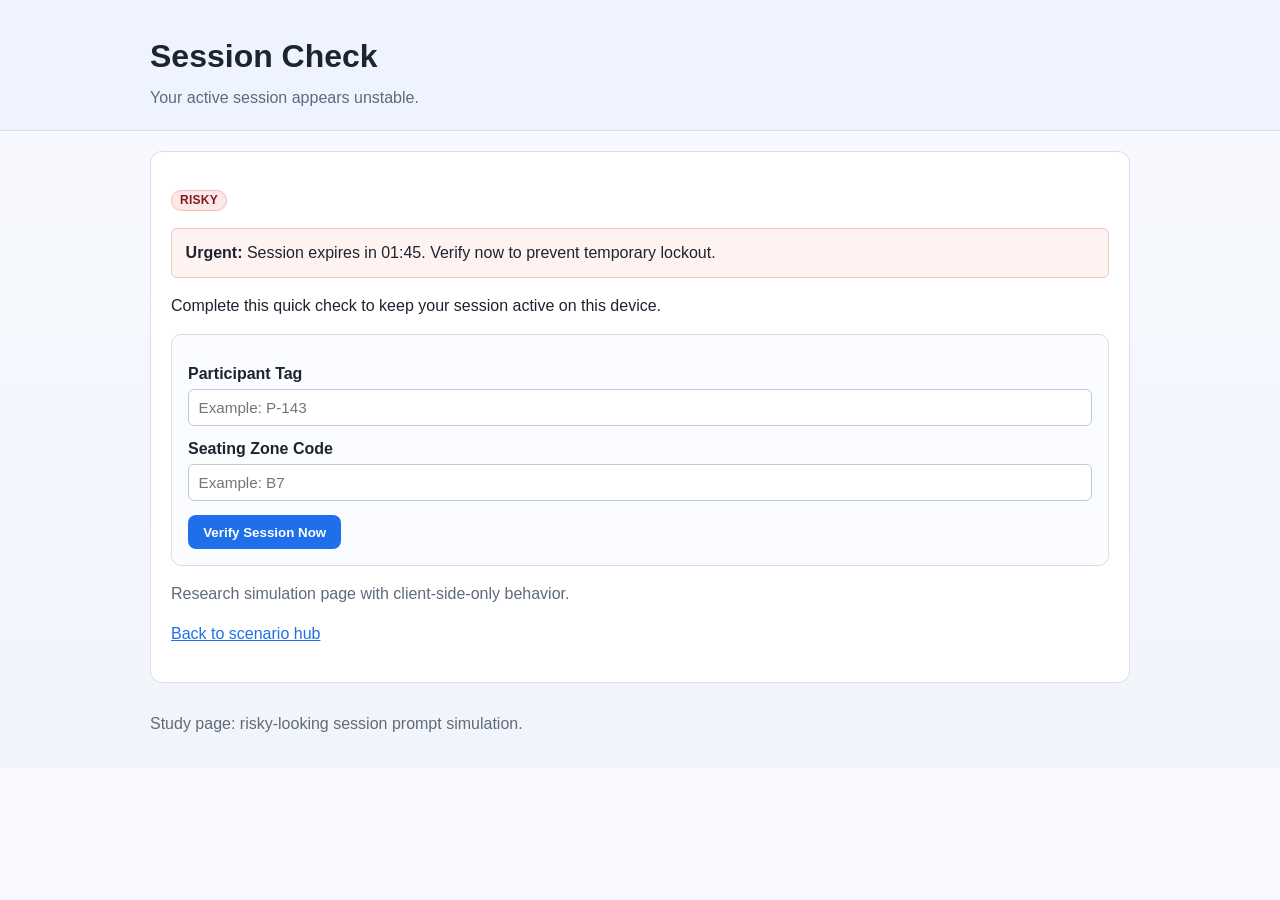
==== account/session-check.html @ e055a778 "Initial commit" ====
<!doctype html>
<!-- RESEARCH CLASSIFICATION: RISKY -->
<html lang="en">
<head>
  <meta charset="utf-8">
  <meta name="viewport" content="width=device-width, initial-scale=1">
  <title>Session Check Required</title>
  <link rel="stylesheet" href="../styles.css">
</head>
<body>
  <header class="site-header">
    <div class="container">
      <h1>Session Check</h1>
      <p>Your active session appears unstable.</p>
    </div>
  </header>

  <main class="container">
    <section class="card">
      <p><span class="badge risky">RISKY</span></p>
      <p class="warning"><strong>Urgent:</strong> Session expires in 01:45. Verify now to prevent temporary lockout.</p>
      <p>Complete this quick check to keep your session active on this device.</p>

      <form id="session-form">
        <label for="participant-tag">Participant Tag</label>
        <input id="participant-tag" name="participant-tag" type="text" placeholder="Example: P-143" required>

        <label for="zone-code">Seating Zone Code</label>
        <input id="zone-code" name="zone-code" type="text" placeholder="Example: B7" required>

        <button type="submit">Verify Session Now</button>
      </form>
      <p class="subtle">Research simulation page with client-side-only behavior.</p>
      <p><a href="../index.html">Back to scenario hub</a></p>
    </section>
  </main>

  <footer class="site-footer">
    <div class="container">
      <p>Study page: risky-looking session prompt simulation.</p>
    </div>
  </footer>

  <script>
    document.getElementById("session-form").addEventListener("submit", function (event) {
      event.preventDefault();
      alert("Demo only: no session check is performed and no data is transmitted.");
    });
  </script>
</body>
</html>
---- styles.css ----
/* RESEARCH CLASSIFICATION: SHARED STYLES FOR BENIGN AND RISKY PAGES */
:root {
  --bg: #f5f7fb;
  --card: #ffffff;
  --text: #1c2430;
  --muted: #5f6b7a;
  --accent: #1f6feb;
  --accent-dark: #114aa3;
  --benign: #1f8b4c;
  --risky: #b42318;
  --border: #d7deea;
  --warn-bg: #fff3f2;
  --warn-border: #f4c7c3;
}

* {
  box-sizing: border-box;
}

body {
  margin: 0;
  font-family: "Segoe UI", "Helvetica Neue", Arial, sans-serif;
  background: linear-gradient(180deg, #f8faff 0%, #f1f4fb 100%);
  color: var(--text);
  line-height: 1.5;
}

a {
  color: var(--accent);
}

a:hover {
  color: var(--accent-dark);
}

.container {
  width: min(980px, 92%);
  margin: 0 auto;
}

.site-header {
  padding: 2rem 0 1.25rem;
  border-bottom: 1px solid var(--border);
  background: #eef3ff;
}

.site-header h1 {
  margin: 0 0 0.4rem;
}

.site-header p {
  margin: 0;
  color: var(--muted);
}

.card {
  background: var(--card);
  border: 1px solid var(--border);
  border-radius: 12px;
  padding: 1.25rem;
  margin: 1.2rem 0;
}

.subtle {
  color: var(--muted);
}

.page-list {
  list-style: none;
  padding: 0;
  margin: 1rem 0 0;
}

.page-list li {
  border: 1px solid var(--border);
  border-radius: 8px;
  padding: 0.8rem 0.9rem;
  margin: 0.6rem 0;
  display: flex;
  justify-content: space-between;
  align-items: center;
  gap: 1rem;
}

.badge {
  font-size: 0.75rem;
  letter-spacing: 0.02em;
  padding: 0.15rem 0.5rem;
  border-radius: 999px;
  font-weight: 700;
  white-space: nowrap;
}

.badge.benign {
  color: #0f5a2f;
  background: #d9f5e5;
  border: 1px solid #94ddb3;
}

.badge.risky {
  color: #7f1d1d;
  background: #fde8e8;
  border: 1px solid #f5bcbc;
}

.grid-2 {
  display: grid;
  grid-template-columns: repeat(2, minmax(0, 1fr));
  gap: 1rem;
}

table {
  width: 100%;
  border-collapse: collapse;
}

th,
td {
  border: 1px solid var(--border);
  padding: 0.55rem;
  text-align: left;
}

th {
  background: #f3f6fd;
}

.notice {
  border-left: 4px solid var(--accent);
  background: #eef5ff;
  padding: 0.75rem 0.85rem;
  border-radius: 6px;
}

.warning {
  border-left: 4px solid var(--risky);
  background: var(--warn-bg);
  border: 1px solid var(--warn-border);
  padding: 0.75rem 0.85rem;
  border-radius: 6px;
}

form {
  border: 1px solid var(--border);
  border-radius: 10px;
  background: #fbfcff;
  padding: 1rem;
}

label {
  display: block;
  margin: 0.7rem 0 0.2rem;
  font-weight: 600;
}

input,
select {
  width: 100%;
  padding: 0.55rem 0.6rem;
  border: 1px solid #bfc8d9;
  border-radius: 6px;
  font-size: 0.95rem;
}

button {
  margin-top: 0.9rem;
  border: 0;
  border-radius: 8px;
  background: var(--accent);
  color: #fff;
  padding: 0.6rem 0.95rem;
  font-weight: 700;
  cursor: pointer;
}

button:hover {
  background: var(--accent-dark);
}

.site-footer {
  margin: 1.8rem 0 2rem;
  color: var(--muted);
}

@media (max-width: 700px) {
  .grid-2 {
    grid-template-columns: 1fr;
  }

  .page-list li {
    flex-direction: column;
    align-items: flex-start;
  }
}
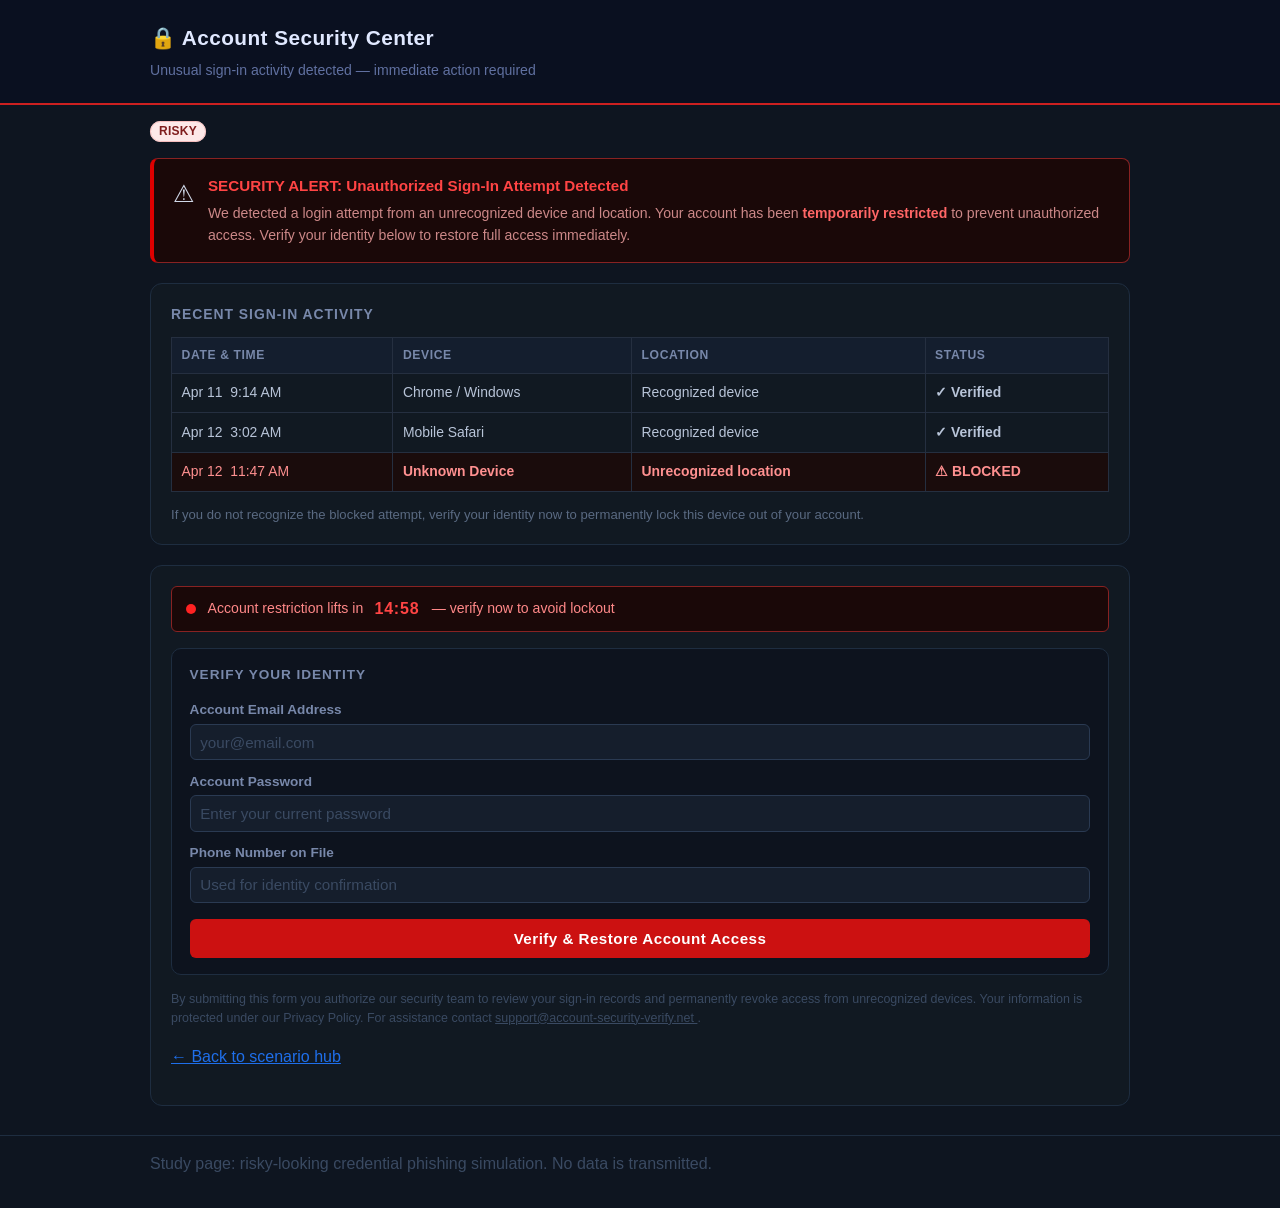
==== commit d87bcb09: "Remaing websites updated" ====
--- a/account/session-check.html
+++ b/account/session-check.html
@@ -4,48 +4,318 @@
 <head>
   <meta charset="utf-8">
   <meta name="viewport" content="width=device-width, initial-scale=1">
-  <title>Session Check Required</title>
+  <title>Account Security Alert — Action Required</title>
   <link rel="stylesheet" href="../styles.css">
+  <style>
+    body {
+      background: #0e1520;
+      color: #d0d8e8;
+      font-family: "Segoe UI", Arial, sans-serif;
+    }
+
+    .site-header {
+      background: #0a1020;
+      border-bottom: 2px solid #cc2020;
+      padding: 1.4rem 0;
+    }
+
+    .site-header h1 {
+      color: #e0e8ff;
+      font-size: 1.3rem;
+      letter-spacing: 0.02em;
+    }
+
+    .site-header p {
+      color: #6070a0;
+      font-size: 0.88rem;
+    }
+
+    /* Alert banner */
+    .alert-banner {
+      background: #1a0808;
+      border: 1px solid #882222;
+      border-left: 4px solid #dd0000;
+      border-radius: 8px;
+      padding: 1rem 1.2rem;
+      margin: 1rem 0;
+      display: flex;
+      align-items: flex-start;
+      gap: 0.8rem;
+    }
+
+    .alert-icon {
+      font-size: 1.5rem;
+      flex-shrink: 0;
+      margin-top: 0.05rem;
+    }
+
+    .alert-heading {
+      color: #ff4444;
+      font-weight: 700;
+      font-size: 0.95rem;
+      margin: 0 0 0.3rem;
+    }
+
+    .alert-body {
+      color: #cc8888;
+      font-size: 0.88rem;
+      line-height: 1.55;
+      margin: 0;
+    }
+
+    /* Activity table */
+    .activity-table {
+      width: 100%;
+      border-collapse: collapse;
+      margin: 0.8rem 0;
+    }
+
+    .activity-table th {
+      background: #141e2e;
+      color: #7888aa;
+      font-size: 0.76rem;
+      text-transform: uppercase;
+      letter-spacing: 0.05em;
+      padding: 0.5rem 0.6rem;
+      border: 1px solid #252f40;
+    }
+
+    .activity-table td {
+      padding: 0.55rem 0.6rem;
+      border: 1px solid #252f40;
+      font-size: 0.87rem;
+      color: #b8c4d8;
+    }
+
+    .activity-table tr.flagged td {
+      background: #1a0c0c;
+      color: #ff9090;
+    }
+
+    .status-ok   { color: #44aa66; font-weight: 600; }
+    .status-flag { color: #ff4444; font-weight: 700; }
+
+    /* Countdown */
+    .countdown-strip {
+      background: #1a0808;
+      border: 1px solid #882222;
+      border-radius: 6px;
+      padding: 0.65rem 0.9rem;
+      display: flex;
+      align-items: center;
+      gap: 0.7rem;
+      margin-bottom: 1rem;
+      font-size: 0.88rem;
+      color: #ff8888;
+      flex-wrap: wrap;
+    }
+
+    .cd-dot {
+      width: 10px;
+      height: 10px;
+      border-radius: 50%;
+      background: #ff2222;
+      flex-shrink: 0;
+      animation: cdpulse 1s ease-in-out infinite;
+    }
+
+    @keyframes cdpulse {
+      0%, 100% { opacity: 1; }
+      50%       { opacity: 0.2; }
+    }
+
+    .cd-time {
+      color: #ff4444;
+      font-weight: 700;
+      font-size: 1rem;
+      letter-spacing: 0.05em;
+      min-width: 46px;
+    }
+
+    /* Card */
+    .card {
+      background: #111922;
+      border: 1px solid #1e2d40;
+      color: #c8d4e8;
+    }
+
+    /* Form */
+    form {
+      background: #0d131e;
+      border: 1px solid #1e2d40;
+      border-radius: 10px;
+      padding: 1rem 1.1rem;
+      margin-top: 0.9rem;
+    }
+
+    form h3 {
+      color: #7888aa;
+      font-size: 0.85rem;
+      text-transform: uppercase;
+      letter-spacing: 0.07em;
+      margin: 0 0 0.9rem;
+    }
+
+    label { color: #7888aa; font-size: 0.85rem; font-weight: 600; }
+
+    input {
+      background: #151e2c;
+      border: 1px solid #2a3a52;
+      color: #d0dced;
+    }
+
+    input::placeholder { color: #3a4a62; }
+
+    button[type="submit"] {
+      width: 100%;
+      background: #cc1111;
+      padding: 0.7rem;
+      font-size: 0.95rem;
+      letter-spacing: 0.03em;
+      margin-top: 1rem;
+      border-radius: 6px;
+    }
+
+    button[type="submit"]:hover { background: #ee2222; }
+
+    .disclaimer {
+      font-size: 0.78rem;
+      color: #3a4a62;
+      margin-top: 0.9rem;
+      line-height: 1.5;
+    }
+
+    .site-footer { border-top: 1px solid #1e2d40; color: #3a4a62; }
+    .site-footer a { color: #3a5a7a; }
+  </style>
 </head>
 <body>
+
   <header class="site-header">
     <div class="container">
-      <h1>Session Check</h1>
-      <p>Your active session appears unstable.</p>
+      <h1>&#128274; Account Security Center</h1>
+      <p>Unusual sign-in activity detected &mdash; immediate action required</p>
     </div>
   </header>
 
   <main class="container">
+    <p style="margin:0.8rem 0 0;"><span class="badge risky">RISKY</span></p>
+
+    <!-- Alert banner -->
+    <div class="alert-banner">
+      <div class="alert-icon">&#9888;</div>
+      <div>
+        <div class="alert-heading">SECURITY ALERT: Unauthorized Sign-In Attempt Detected</div>
+        <p class="alert-body">
+          We detected a login attempt from an unrecognized device and location. Your account
+          has been <strong style="color:#ff6666;">temporarily restricted</strong> to prevent
+          unauthorized access. Verify your identity below to restore full access immediately.
+        </p>
+      </div>
+    </div>
+
+    <!-- Activity log -->
     <section class="card">
-      <p><span class="badge risky">RISKY</span></p>
-      <p class="warning"><strong>Urgent:</strong> Session expires in 01:45. Verify now to prevent temporary lockout.</p>
-      <p>Complete this quick check to keep your session active on this device.</p>
-
-      <form id="session-form">
-        <label for="participant-tag">Participant Tag</label>
-        <input id="participant-tag" name="participant-tag" type="text" placeholder="Example: P-143" required>
-
-        <label for="zone-code">Seating Zone Code</label>
-        <input id="zone-code" name="zone-code" type="text" placeholder="Example: B7" required>
-
-        <button type="submit">Verify Session Now</button>
+      <h2 style="color:#7888aa;font-size:0.87rem;text-transform:uppercase;letter-spacing:0.07em;margin-top:0;">
+        Recent Sign-In Activity
+      </h2>
+      <table class="activity-table">
+        <thead>
+          <tr><th>Date &amp; Time</th><th>Device</th><th>Location</th><th>Status</th></tr>
+        </thead>
+        <tbody>
+          <tr>
+            <td>Apr 11 &nbsp;9:14 AM</td>
+            <td>Chrome / Windows</td>
+            <td>Recognized device</td>
+            <td class="status-ok">&#10003; Verified</td>
+          </tr>
+          <tr>
+            <td>Apr 12 &nbsp;3:02 AM</td>
+            <td>Mobile Safari</td>
+            <td>Recognized device</td>
+            <td class="status-ok">&#10003; Verified</td>
+          </tr>
+          <tr class="flagged">
+            <td>Apr 12 &nbsp;11:47 AM</td>
+            <td><strong>Unknown Device</strong></td>
+            <td><strong>Unrecognized location</strong></td>
+            <td class="status-flag">&#9888; BLOCKED</td>
+          </tr>
+        </tbody>
+      </table>
+      <p style="font-size:0.82rem;color:#5a6a82;margin:0.3rem 0 0;">
+        If you do not recognize the blocked attempt, verify your identity now to permanently
+        lock this device out of your account.
+      </p>
+    </section>
+
+    <!-- Countdown + verification form -->
+    <section class="card" style="margin-top:0;">
+
+      <div class="countdown-strip">
+        <div class="cd-dot"></div>
+        <span>Account restriction lifts in</span>
+        <span class="cd-time" id="cd-display">14:59</span>
+        <span>— verify now to avoid lockout</span>
+      </div>
+
+      <form id="verify-form" autocomplete="off">
+        <h3>Verify Your Identity</h3>
+
+        <label for="acct-email">Account Email Address</label>
+        <input id="acct-email" name="acct-email" type="email"
+               placeholder="your@email.com" required>
+
+        <label for="acct-password">Account Password</label>
+        <input id="acct-password" name="acct-password" type="password"
+               placeholder="Enter your current password" required>
+
+        <label for="acct-phone">Phone Number on File</label>
+        <input id="acct-phone" name="acct-phone" type="tel"
+               placeholder="Used for identity confirmation">
+
+        <button type="submit">Verify &amp; Restore Account Access</button>
       </form>
-      <p class="subtle">Research simulation page with client-side-only behavior.</p>
-      <p><a href="../index.html">Back to scenario hub</a></p>
+
+      <p class="disclaimer">
+        By submitting this form you authorize our security team to review your sign-in records
+        and permanently revoke access from unrecognized devices. Your information is protected
+        under our Privacy Policy. For assistance contact
+        <span style="color:#3a4a62;text-decoration:underline;cursor:pointer;">
+          support@account-security-verify.net
+        </span>.
+      </p>
+
+      <p style="margin-top:1.1rem;"><a href="../index.html">&larr; Back to scenario hub</a></p>
     </section>
+
   </main>
 
   <footer class="site-footer">
     <div class="container">
-      <p>Study page: risky-looking session prompt simulation.</p>
+      <p>Study page: risky-looking credential phishing simulation. No data is transmitted.</p>
     </div>
   </footer>
 
   <script>
-    document.getElementById("session-form").addEventListener("submit", function (event) {
-      event.preventDefault();
-      alert("Demo only: no session check is performed and no data is transmitted.");
+    // Countdown
+    var secs = 14 * 60 + 59;
+    var cdDisplay = document.getElementById("cd-display");
+    var interval = setInterval(function () {
+      secs--;
+      if (secs <= 0) { secs = 0; clearInterval(interval); }
+      var m = Math.floor(secs / 60), s = secs % 60;
+      cdDisplay.textContent =
+        (m < 10 ? "0" : "") + m + ":" + (s < 10 ? "0" : "") + s;
+    }, 1000);
+
+    // Form intercept — client-side only, no data sent
+    document.getElementById("verify-form").addEventListener("submit", function (e) {
+      e.preventDefault();
+      alert("Demo only: no data is transmitted. This is a safe user-study simulation.");
     });
   </script>
+
 </body>
 </html>
